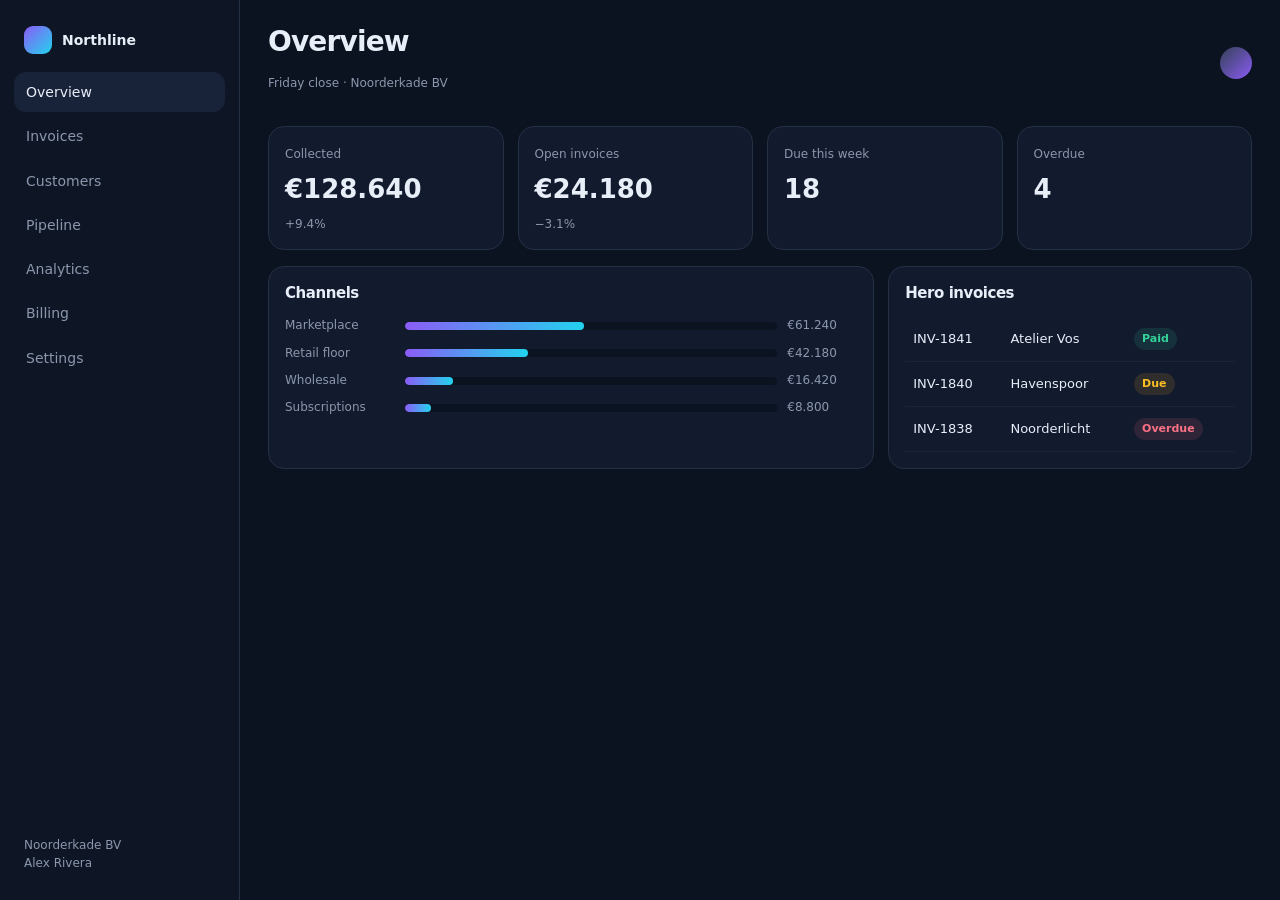
==== overview.html @ 8a768392 "Northline Theme A sales kitchen — landing, auth, overview, 50-row ledger, billing" ====
<!doctype html><html lang="en"><head><meta charset="utf-8"><meta name="viewport" content="width=device-width,initial-scale=1"><title>Overview — Northline</title><link rel="stylesheet" href="northline.css"></head><body><div class="app"><aside class="rail" id="rail"></aside><main class="main"><div class="top"><div><h1>Overview</h1><p class="note">Friday close · Noorderkade BV</p></div><div class="avatar"></div></div><section class="kpis"><article class="kpi"><span>Collected</span><b>€128.640</b><span class="up">+9.4%</span></article><article class="kpi"><span>Open invoices</span><b>€24.180</b><span class="down">−3.1%</span></article><article class="kpi"><span>Due this week</span><b>18</b></article><article class="kpi"><span>Overdue</span><b>4</b></article></section><section class="grid"><article class="panel"><h2>Channels</h2><div class="bars"><div class="bar"><span>Marketplace</span><i><em style="width:48%"></em></i><span>€61.240</span></div><div class="bar"><span>Retail floor</span><i><em style="width:33%"></em></i><span>€42.180</span></div><div class="bar"><span>Wholesale</span><i><em style="width:13%"></em></i><span>€16.420</span></div><div class="bar"><span>Subscriptions</span><i><em style="width:7%"></em></i><span>€8.800</span></div></div></article><article class="panel"><h2>Hero invoices</h2><table class="table"><tbody><tr><td><a href="invoice.html?id=INV-1841">INV-1841</a></td><td>Atelier Vos</td><td><span class="pill Paid">Paid</span></td></tr><tr><td><a href="invoice.html?id=INV-1840">INV-1840</a></td><td>Havenspoor</td><td><span class="pill Due">Due</span></td></tr><tr><td><a href="invoice.html?id=INV-1838">INV-1838</a></td><td>Noorderlicht</td><td><span class="pill Overdue">Overdue</span></td></tr></tbody></table></article></section></main></div><script src="northline.js"></script><script>Northline.shell("overview.html")</script></body></html>
---- northline.css ----
:root{--void:#0B1220;--surface:#121A2E;--raised:#182238;--hairline:#243044;--text:#E8EEF8;--muted:#8B97AD;--cyan:#22D3EE;--violet:#8B5CF6;--amber:#FBBF24;--emerald:#34D399;--rose:#FB7185;--cta:#3B82F6;--radius:16px;--sidebar:240px;--shadow:0 18px 50px rgba(0,0,0,.35)}
*{box-sizing:border-box}html,body{margin:0;background:var(--void);color:var(--text);font:14px/1.45 Inter,ui-sans-serif,system-ui,sans-serif}a{color:inherit;text-decoration:none}button,input,select{font:inherit}h1,h2,h3{margin:0;letter-spacing:-.03em}
.mkt{min-height:100vh;background:radial-gradient(1200px 600px at 80% -10%,rgba(139,92,246,.22),transparent 55%),radial-gradient(900px 500px at 0% 100%,rgba(34,211,238,.08),transparent 50%),var(--void)}
.nav{display:flex;align-items:center;justify-content:space-between;padding:22px 48px;border-bottom:1px solid var(--hairline)}
.brand{display:flex;gap:10px;align-items:center;font-weight:700}.mark{width:28px;height:28px;border-radius:9px;background:linear-gradient(135deg,var(--violet),var(--cyan))}
.hero{max-width:1100px;margin:0 auto;padding:72px 24px 40px}.hero h1{font-size:64px;line-height:1.02;max-width:16ch}.hero p{color:var(--muted);font-size:18px;max-width:46ch;margin:18px 0 28px}
.row{display:flex;gap:12px;flex-wrap:wrap}.btn{border:0;border-radius:12px;padding:12px 16px;background:var(--cta);color:#fff;font-weight:600;cursor:pointer}.btn.ghost{background:transparent;border:1px solid var(--hairline);color:var(--text)}.btn.violet{background:var(--violet)}
.preview{margin:40px auto 80px;max-width:1180px;background:var(--surface);border:1px solid var(--hairline);border-radius:24px;overflow:hidden;box-shadow:var(--shadow)}
.auth{min-height:100vh;display:grid;place-items:center;padding:24px}.card{width:min(440px,100%);background:var(--surface);border:1px solid var(--hairline);border-radius:24px;padding:32px;box-shadow:var(--shadow)}.card h1{font-size:28px;margin:8px 0 6px}.card p{color:var(--muted);margin:0 0 22px}.field{display:flex;flex-direction:column;gap:6px;margin-bottom:14px}.field span{color:var(--muted);font-size:12px}.field input,.field select{background:var(--void);border:1px solid var(--hairline);border-radius:12px;padding:12px 14px;color:var(--text)}.steps{display:flex;gap:8px;margin:0 0 18px}.steps i{flex:1;height:4px;border-radius:99px;background:var(--hairline)}.steps i.on{background:var(--violet)}
.app{display:grid;grid-template-columns:var(--sidebar) 1fr;min-height:100vh}.rail{border-right:1px solid var(--hairline);padding:20px 14px;background:#0E1626;display:flex;flex-direction:column}.rail nav a{display:flex;align-items:center;gap:10px;padding:10px 12px;border-radius:12px;color:var(--muted);margin-bottom:4px}.rail nav a.on,.rail nav a:hover{background:var(--raised);color:var(--text)}
.main{padding:22px 28px 40px}.top{display:flex;align-items:center;justify-content:space-between;margin-bottom:22px}.top h1{font-size:28px}.search{background:var(--surface);border:1px solid var(--hairline);border-radius:12px;padding:10px 12px;color:var(--text);min-width:240px}
.kpis{display:grid;grid-template-columns:repeat(4,1fr);gap:14px;margin-bottom:16px}.kpi{background:var(--surface);border:1px solid var(--hairline);border-radius:var(--radius);padding:16px}.kpi b{display:block;font-size:26px;margin:8px 0 4px}.kpi span{color:var(--muted);font-size:12px}.up{color:var(--emerald)}.down{color:var(--rose)}
.grid{display:grid;grid-template-columns:1.5fr .9fr;gap:14px}.panel{background:var(--surface);border:1px solid var(--hairline);border-radius:var(--radius);padding:16px}.panel h2{font-size:15px;margin-bottom:12px}
.bars{display:flex;flex-direction:column;gap:10px}.bar{display:grid;grid-template-columns:110px 1fr 70px;gap:10px;align-items:center;color:var(--muted);font-size:12px}.bar i{height:8px;border-radius:99px;background:var(--void);overflow:hidden}.bar i em{display:block;height:100%;border-radius:99px;background:linear-gradient(90deg,var(--violet),var(--cyan))}
.table{width:100%;border-collapse:collapse;font-size:13px}.table th{text-align:left;color:var(--muted);font-weight:500;padding:10px 8px;border-bottom:1px solid var(--hairline)}.table td{padding:11px 8px;border-bottom:1px solid #1A2436}.pill{display:inline-flex;padding:3px 8px;border-radius:999px;font-size:11px;font-weight:600}.Paid{background:rgba(52,211,153,.12);color:var(--emerald)}.Due{background:rgba(251,191,36,.12);color:var(--amber)}.Overdue{background:rgba(251,113,133,.12);color:var(--rose)}.Draft{background:rgba(139,151,173,.12);color:var(--muted)}
.filters{display:flex;gap:8px;margin:0 0 14px}.chip{border:1px solid var(--hairline);background:transparent;color:var(--muted);border-radius:999px;padding:6px 10px;cursor:pointer}.chip.on{color:var(--text);background:var(--raised)}
.avatar{width:32px;height:32px;border-radius:50%;background:linear-gradient(135deg,#334155,var(--violet))}
.note{color:var(--muted);font-size:12px}
@media(max-width:960px){.app{grid-template-columns:1fr}.rail{display:none}.kpis,.grid{grid-template-columns:1fr}.hero h1{font-size:40px}}
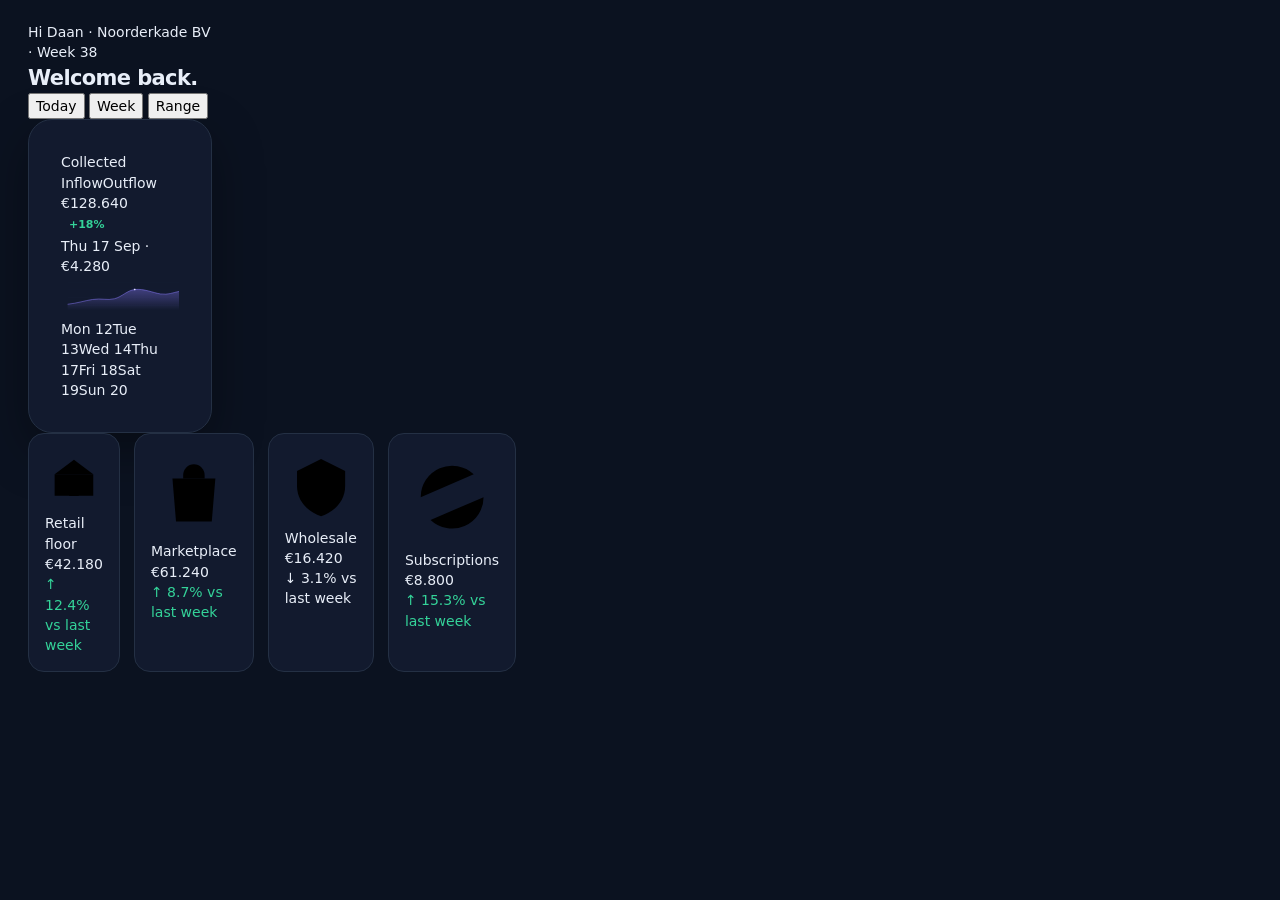
==== commit 64374b8a: "Elevate S02 overview: wells, chart grid, donut percents" ====
--- a/overview.html
+++ b/overview.html
@@ -1 +1,70 @@
-<!doctype html><html lang="en"><head><meta charset="utf-8"><meta name="viewport" content="width=device-width,initial-scale=1"><title>Overview — Northline</title><link rel="stylesheet" href="northline.css"></head><body><div class="app"><aside class="rail" id="rail"></aside><main class="main"><div class="top"><div><h1>Overview</h1><p class="note">Friday close · Noorderkade BV</p></div><div class="avatar"></div></div><section class="kpis"><article class="kpi"><span>Collected</span><b>€128.640</b><span class="up">+9.4%</span></article><article class="kpi"><span>Open invoices</span><b>€24.180</b><span class="down">−3.1%</span></article><article class="kpi"><span>Due this week</span><b>18</b></article><article class="kpi"><span>Overdue</span><b>4</b></article></section><section class="grid"><article class="panel"><h2>Channels</h2><div class="bars"><div class="bar"><span>Marketplace</span><i><em style="width:48%"></em></i><span>€61.240</span></div><div class="bar"><span>Retail floor</span><i><em style="width:33%"></em></i><span>€42.180</span></div><div class="bar"><span>Wholesale</span><i><em style="width:13%"></em></i><span>€16.420</span></div><div class="bar"><span>Subscriptions</span><i><em style="width:7%"></em></i><span>€8.800</span></div></div></article><article class="panel"><h2>Hero invoices</h2><table class="table"><tbody><tr><td><a href="invoice.html?id=INV-1841">INV-1841</a></td><td>Atelier Vos</td><td><span class="pill Paid">Paid</span></td></tr><tr><td><a href="invoice.html?id=INV-1840">INV-1840</a></td><td>Havenspoor</td><td><span class="pill Due">Due</span></td></tr><tr><td><a href="invoice.html?id=INV-1838">INV-1838</a></td><td>Noorderlicht</td><td><span class="pill Overdue">Overdue</span></td></tr></tbody></table></article></section></main></div><script src="northline.js"></script><script>Northline.shell("overview.html")</script></body></html>+<!DOCTYPE html>
+<html lang="en">
+<head>
+<meta charset="UTF-8" />
+<meta name="viewport" content="width=device-width, initial-scale=1" />
+<title>Northline — Overview</title>
+<link rel="icon" href="favicon.svg" type="image/svg+xml" />
+<link rel="preconnect" href="https://fonts.googleapis.com" />
+<link rel="preconnect" href="https://fonts.gstatic.com" crossorigin />
+<link href="https://fonts.googleapis.com/css2?family=Plus+Jakarta+Sans:wght@400;500;600;700&display=swap" rel="stylesheet" />
+<link rel="stylesheet" href="northline.css" />
+</head>
+<body>
+<div class="app" data-app data-nav="overview">
+  <section class="main">
+    <div class="content">
+      <div class="hello">
+        <div>
+          <div class="sub">Hi Daan · Noorderkade BV · Week 38</div>
+          <h1>Welcome back.</h1>
+        </div>
+        <div class="seg">
+          <button>Today</button>
+          <button class="on">Week</button>
+          <button>Range</button>
+        </div>
+      </div>
+      <article class="card balance">
+        <div>
+          <div class="bal-label">Collected</div>
+          <div class="tabs"><span class="on">Inflow</span><span>Outflow</span></div>
+          <div class="display">€128.640 <span class="pill up">+18%</span></div>
+        </div>
+        <div class="chart">
+          <div class="tip">Thu 17 Sep · €4.280</div>
+          <svg viewBox="0 0 640 200" preserveAspectRatio="none" aria-hidden="true">
+            <defs>
+              <linearGradient id="fill" x1="0" x2="0" y1="0" y2="1">
+                <stop offset="0" stop-color="#8B7CFF" stop-opacity="0.38"/>
+                <stop offset="1" stop-color="#8B7CFF" stop-opacity="0"/>
+              </linearGradient>
+            </defs>
+            <g stroke="#243044" stroke-width="1" opacity="0.9">
+              <line x1="36" y1="28" x2="640" y2="28"/>
+              <line x1="36" y1="70" x2="640" y2="70"/>
+              <line x1="36" y1="112" x2="640" y2="112"/>
+              <line x1="36" y1="154" x2="640" y2="154"/>
+            </g>
+            <path d="M36,148 C90,142 130,128 170,122 C220,114 250,128 290,118 C330,108 360,72 400,68 C450,62 500,86 540,92 C580,98 610,84 640,78 L640,180 L36,180 Z" fill="url(#fill)"/>
+            <path d="M36,148 C90,142 130,128 170,122 C220,114 250,128 290,118 C330,108 360,72 400,68 C450,62 500,86 540,92 C580,98 610,84 640,78" fill="none" stroke="#8B7CFF" stroke-width="2.6"/>
+            <circle cx="400" cy="68" r="7" fill="#8B7CFF" opacity="0.25"/>
+            <circle cx="400" cy="68" r="4.2" fill="#E8EEF8"/>
+          </svg>
+          <div class="chart-axis">
+            <span>Mon 12</span><span>Tue 13</span><span>Wed 14</span><span>Thu 17</span><span>Fri 18</span><span>Sat 19</span><span>Sun 20</span>
+          </div>
+        </div>
+      </article>
+      <div class="kpis">
+        <div class="kpi"><div class="ico ico-cyan"><svg viewBox="0 0 24 24"><path d="M4 10h16v9H4z"/><path d="M4 10l8-6 8 6"/><path d="M10 19v-5h4v5"/></svg></div><div class="kpi-body"><div class="k">Retail floor</div><div class="v">€42.180</div><div class="d" style="color:var(--emerald)">↑ 12.4% vs last week</div></div></div>
+        <div class="kpi"><div class="ico ico-violet"><svg viewBox="0 0 24 24"><path d="M6 8h12l-1 12H7L6 8z"/><path d="M9 8V7a3 3 0 0 1 6 0v1"/></svg></div><div class="kpi-body"><div class="k">Marketplace</div><div class="v">€61.240</div><div class="d" style="color:var(--emerald)">↑ 8.7% vs last week</div></div></div>
+        <div class="kpi"><div class="ico ico-amber"><svg viewBox="0 0 24 24"><path d="M12 3l8 4v5c0 5-3.5 8.5-8 10-4.5-1.5-8-5-8-10V7z"/></svg></div><div class="kpi-body"><div class="k">Wholesale</div><div class="v">€16.420</div><div class="d" style="color:var(--danger)">↓ 3.1% vs last week</div></div></div>
+        <div class="kpi"><div class="ico ico-emerald"><svg viewBox="0 0 24 24"><path d="M4 12a8 8 0 0 1 13.5-5.8"/><path d="M20 12a8 8 0 0 1-13.5 5.8"/></svg></div><div class="kpi-body"><div class="k">Subscriptions</div><div class="v">€8.800</div><div class="d" style="color:var(--emerald)">↑ 15.3% vs last week</div></div></div>
+      </div>
+    </div>
+  </section>
+</div>
+<script src="northline.js"></script>
+</body>
+</html>
